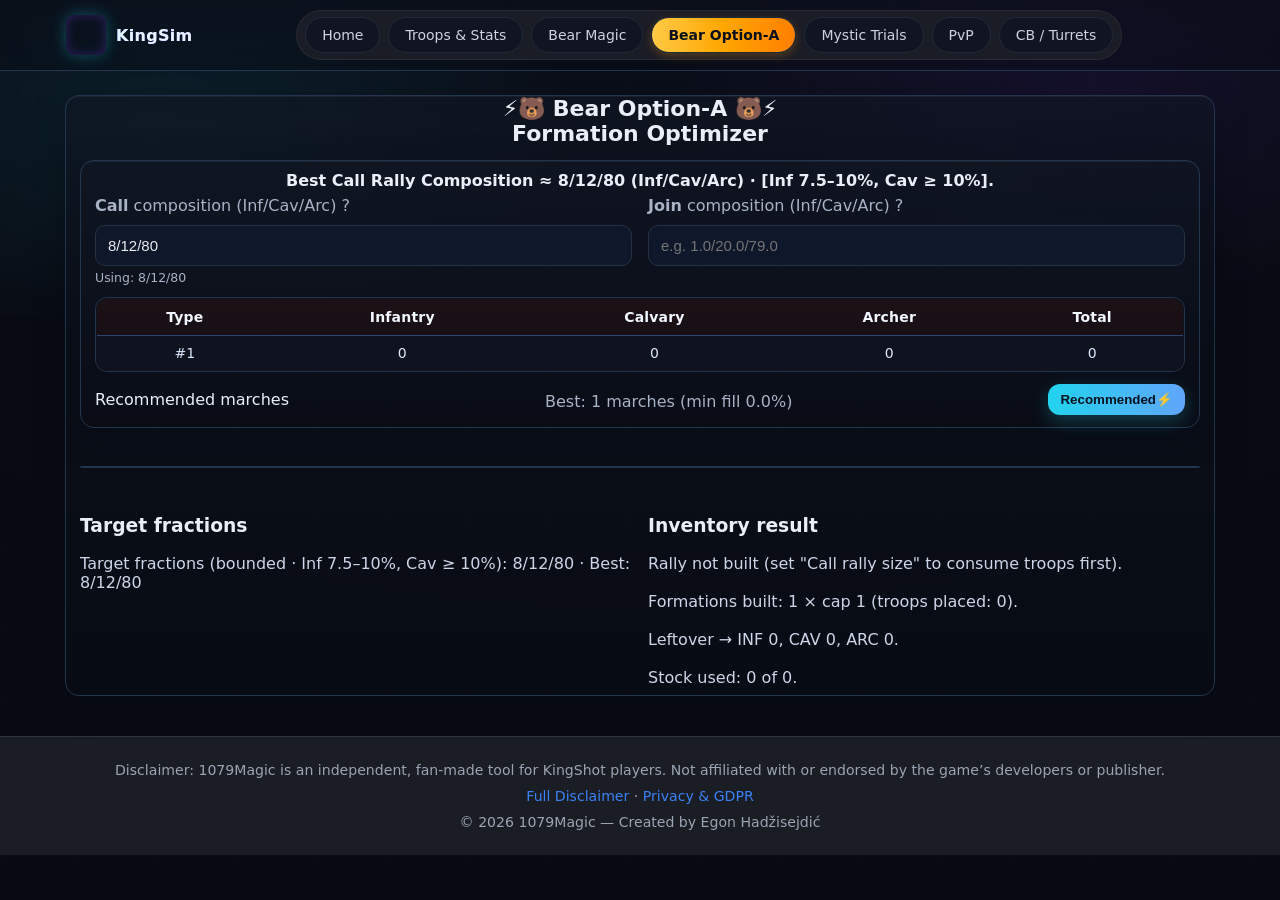
==== optiona.html @ 732d382e "Add files via upload" ====
<!DOCTYPE html>
<html lang="en">
<head>
  <meta charset="utf-8" />
  <title>Bear Option‑A • KingSim</title>
  <meta name="viewport" content="width=device-width, initial-scale=1" />

  <!-- Base then Theme (order matters) -->
  <link rel="stylesheet" href="assets/styles.css" />
  <link rel="stylesheet" href="assets/theme-all.css" />
  <link rel="stylesheet" href="assets/mobile-all.css" />
  <link rel="stylesheet" href="assets/anim-all.css" />


  <!-- Plotly (needed by app2.js) -->
  <script src="https://cdn.plot.ly/plotly-2.32.0.min.js"></script>

  <!-- Offline shim for file:// tiers.json -->
  <script src="assets/fetch-shim.js"></script>

  <!-- Page‑scoped CSS for Bear Option‑A -->
  <style>
    /* ===== Bear Option‑A page-scoped rules (match Magic styling) ===== */
    body.optiona-page { background: var(--bg); color: var(--ink); }

    .container {     
      margin-left: auto !important;
      margin-right: auto !important;
      padding-left: 16px !important;
      padding-right: 16px !important; 
    }
    .panel { margin-bottom: 16px; }
    .panel.panel-glass { max-width: 1150px; margin: 24px auto; padding: 0 14px; }

    .h2 { font-size: 22px; font-weight: 800; margin: 0 0 8px; }
    .muted { color: var(--muted); }

    /* --- Brighter glass tables (like Magic) --- */
    #optTableWrap table {
      width: 100%;
      border-collapse: collapse;
      border: 1px solid #2b4670;
      border-radius: 12px;
      overflow: hidden;
      table-layout: auto;  /* desktop: natural column sizing */
    }
    #optTableWrap thead th{
      text-align: center;
      padding: 10px;
      color: #f1f6ff;
      background: linear-gradient(180deg, rgba(35, 16, 16, 0.66), rgba(30, 12, 12, 0.55)); /* brighter */
      border-bottom: 1px solid #2b4670;
      font-weight: 600;
      font-size: 14px;
      letter-spacing: .2px;
    }
    #optTableWrap tbody td{
      padding: 9px 10px;
      color: #dbe6fb;
      border-bottom: 1px solid #2b4670;
      font-size: 14px;
    }
    #optTableWrap tbody tr:last-child td{ border-bottom: 0; }

    /* wrapper for the whole Option‑A visible area */
    .oa-flow { display: grid; gap: 14px; }

    /* desktop layout: table first, then readouts side-by-side */
    .oa-grid-2 { display: grid; grid-template-columns: 1fr 1fr; gap: 16px; }
    @media (max-width: 980px){ .oa-grid-2 { grid-template-columns: 1fr; } }

    /* MOBILE FIT: force the table to truly fit, reduce font slightly */
    @media (max-width: 640px){
      body.optiona-page .panel.panel-glass{ padding: 12px; }
      body.optiona-page #optTableWrap table{
        table-layout: fixed;     /* equalize columns so it fits 100% width */
        width: 100% !important;
      }
      body.optiona-page #optTableWrap th,
      body.optiona-page #optTableWrap td{
        padding: 6px 8px !important;
        font-size: 12px !important;
        word-wrap: break-word;
      }
    }

    /* REORDER on mobile: put fractions/inventory note UNDER the table */
    /* We’ll use three blocks: .oa-top (optional headline note), .oa-table, .oa-bottom (fractions/inventory/best) */
    @media (min-width: 981px){
      .oa-top    { order: 1; }
      .oa-table  { order: 2; }
      .oa-bottom { order: 3; }
    }
    @media (max-width: 640px){
      .oa-table  { order: 1; }
      .oa-bottom { order: 2; } /* fractions/inventory under the table */
      .oa-top    { order: 3; } /* any extra note ends last on mobile */
    }

    /* Optional: small emphasis lines in readouts */
    .oa-subtle{ color:#cdd6e8; }
  </style>
</head>
<body class="optiona-page fx-preload">

  <!-- NAV -->
  <div class="nav">
    <div class="nav-inner">
      <a class="brand" href="index.html"><span class="brand-badge"></span>KingSim</a>
      <div class="nav-links">
        <a href="index.html">Home</a>
        <a href="troops.html">Troops &amp; Stats</a>
        <a href="magic.html">Bear Magic</a>
        <a href="optiona.html" data-tab="optiona"onclick="window.runBearOption‑A && window.runBearOptionA();">Bear Option‑A</a>
        <a href="mystic.html">Mystic Trials</a>
        <a href="pvp.html">PvP</a>
        <a href="cb.html">CB / Turrets</a>
      </div>
      <!-- mobile-only CTA cluster; hidden on desktop by your theme CSS -->
      <div class="nav-ctas">
        <a class="btn-primary--compact" href="troops.html">Add Troops</a>
        <!-- .nav-toggle is injected by theme-all.js on mobile -->
      </div>
    </div>
  </div>

    <section class="panel panel-glass fx-enter">
        <h2 class="h2" style="text-align: center;">⚡🐻 Bear Option‑A 🐻⚡<br>Formation Optimizer</h2>
        <section class="sub-panel-optiona panel panel-glass fx-enter" style="margin-top:14px;">
          <strong>
            <div id="bestReadout" class="muted1" style="margin-top:10px; text-align:center; text-decoration:solid;"></div>
          </strong>

          <!-- Composition Override Grid -->
          <div class="comp-override-grid" style="margin-bottom:12px; display:grid; gap:16px; grid-template-columns:1fr 1fr;">
            
            <div>
              <label>
                <strong>Call</strong> composition (Inf/Cav/Arc)
                <span class="tooltip-icon" data-tooltip="Auto‑filled from engine. Edit to override (e.g. 8/12/80). 1‑decimal required.">?</span>
              </label>
              <input id="compInput" type="text" placeholder="e.g. 8.0/12.0/80.0" style="margin-top:4px;">
              <div id="compHint" class="muted" style="margin-top:4px; font-size:0.78rem;"></div>
            </div>

            <div>
              <label>
                <strong>Join</strong> composition (Inf/Cav/Arc)
                <span class="tooltip-icon" data-tooltip="Auto‑filled from Join formation. Edit to override (e.g. 1/20/79).">?</span>
              </label>
              <input id="compInputJoin" type="text" placeholder="e.g. 1.0/20.0/79.0" style="margin-top:4px;">
              <div id="compHintJoin" class="muted" style="margin-top:4px; font-size:0.78rem;"></div>
            </div>

          </div>

          <!-- Main Option-A Table -->
          <div id="optTableWrap" class="table-glass" style="margin-top:0;"></div>

          <!-- Recommended Section -->
            <div style="display:flex; justify-content:space-between; align-items:center; margin-top:12px; margin-bottom:12px; flex-wrap:wrap; gap:12px;">
                <div style="font-weight:500;">Recommended marches</div>
                <div id="opt_recommendedDisplay" class="muted" style="margin-top:4px;">…</div>
                <button id="opt_btnUseRecommended" class="inline-btn btn-optiona btn-primary--compact" style="white-space:nowrap;">Recommended⚡</button>
            </div>

        </section>
        <span id="boa_status" class="muted">Loading…</span>

      <!-- Hidden host (unchanged) -->
      <div id="boa_hidden_host" style="display:none">
        <!-- … keep your existing hidden inputs/selects here … -->
        <input id="inf_atk" value="481.6" /><div id="err_inf_atk"></div>
        <input id="inf_let" value="284.4" /><div id="err_inf_let"></div>
        <input id="cav_atk" value="501.3" /><div id="err_cav_atk"></div>
        <input id="cav_let" value="325.4" /><div id="err_cav_let"></div>
        <input id="arc_atk" value="509.9" /><div id="err_arc_atk"></div>
        <input id="arc_let" value="479.7" /><div id="err_arc_let"></div>
        <select id="troopTier">
          <option value="T6">T6</option><option value="T9">T9</option><option value="T10">T10</option>
          <option value="T10.TG1" selected>T10.TG1</option><option value="T10.TG2">T10.TG2</option>
          <option value="T10.TG3">T10.TG3</option><option value="T10.TG4">T10.TG4</option><option value="T10.TG5">T10.TG5</option>
        </select>
        <div id="err_troopTier"></div>

        <input id="compInput" value="" /><div id="compHint"></div>
        <input id="compInputJoin" value="" /><div id="compHintJoin"></div>

        <div id="validationSummary"></div>
        <ul id="validationList"></ul>
        <div id="boa_auto_hidden_stash"></div>
      </div>

      <!-- ===== VISIBLE AREA (Option‑A) ===== -->
      <div class="oa-flow">

        <!-- (optional) top note – keep empty or use for future hints -->
        <div class="oa-top"></div>

        <!-- Table area -->
        <div class="oa-table">
          <div id="optTableWrap" class="table-glass"></div>
        </div>

        <!-- Fractions + Inventory (move under table on mobile) -->
        <div class="oa-bottom">
          <div class="oa-grid-2" style="margin-top:14px">
            <div>
              <h3>Target fractions</h3>
              <div id="opt_fractionReadout" class="oa-subtle" style="margin-top:6px"></div>
            </div>
            <div>
              <h3>Inventory result</h3>
              <div id="opt_inventoryReadout" class="oa-subtle" style="white-space:pre-line; margin-top:6px"></div>
            </div>
          </div>

          <!-- Keep present for engines that reference it near the plot -->
          <div id="bestReadout2" class="muted" style="margin-top:8px"></div>
        </div>
      </div>
      <!-- ===== end VISIBLE AREA ===== -->

      <!-- Keep Plotly div “present” but invisible (no display:none) -->
      <div id="ternaryPlot" style="width:100%; height:1px; opacity:0; overflow:hidden; pointer-events:none;"></div>

    </section>


  <!-- Engine + state loader -->
  <script src="app2.js"></script>
  <script src="assets/state-sync.js"></script>

  <!-- Autorun (unchanged) -->
  <script>
    (function(){
      'use strict';
      const INPUT_IDS = ['inf_atk','inf_let','cav_atk','cav_let','arc_atk','arc_let','troopTier','compInput','compInputJoin'];
      const VALIDATION_IDS = ['validationSummary','validationList','err_inf_atk','err_inf_let','err_cav_atk','err_cav_let','err_arc_atk','err_arc_let','err_troopTier'];
      const VISIBLE_IDS = ['optTableWrap','opt_fractionReadout','opt_inventoryReadout','ternaryPlot','bestReadout2'];

      function ensureHosts(){
        let host = document.getElementById('boa_hidden_host');
        if (!host){ host = document.createElement('div'); host.id='boa_hidden_host'; host.style.display='none'; document.body.appendChild(host); }
        let stash = document.getElementById('boa_auto_hidden_stash');
        if (!stash){ stash = document.createElement('div'); stash.id='boa_auto_hidden_stash'; stash.style.display='none'; host.appendChild(stash); }
        return { stash };
      }
      function createHiddenInput(id){ const el=document.createElement('input'); el.id=id; el.type='text'; el.style.display='none'; return el; }
      function createVisibleContainer(id){ const d=document.createElement('div'); d.id=id; return d; }

      (function installSelfHealingGetEl(){
        const orig = document.getElementById.bind(document);
        const { stash } = ensureHosts();
        document.getElementById = function(id){
          let el = orig(id);
          if (!el){
            if (VISIBLE_IDS.includes(id)){
              el = createVisibleContainer(id);
              (document.querySelector('.container .panel') || document.body).appendChild(el);
            }else{
              if (id === 'troopTier'){
                const sel = document.createElement('select'); sel.id=id; sel.style.display='none';
                ['T6','T9','T10','T10.TG1','T10.TG2','T10.TG3','T10.TG4','T10.TG5'].forEach(v=>{
                  const o=document.createElement('option'); o.value=v; o.textContent=v; if(v==='T10.TG1') o.selected=true; sel.appendChild(o);
                });
                el = sel;
              }else{
                el = createHiddenInput(id);
              }
              stash.appendChild(el);
            }
          }
          return el;
        };
      })();

      function run(){
        const s = document.getElementById('boa_status');
        try{
          const { stash } = ensureHosts();
          [...INPUT_IDS, ...VALIDATION_IDS].forEach(id=>{ if (!document.getElementById(id)) stash.appendChild(createHiddenInput(id)); });
          VISIBLE_IDS.forEach(id=>{
            if (!document.getElementById(id)){
              (document.querySelector('.container .panel') || document.body).appendChild(createVisibleContainer(id));
            }
          });

          // load state & compute
          window.KingState && typeof KingState.load === 'function' && KingState.load();
          window.OptionA && typeof OptionA.init === 'function' && OptionA.init();
          window.OptionA && typeof OptionA.computeAll === 'function' && OptionA.computeAll();

          if (s){ s.textContent=''; s.className=''; }
        }catch(err){
          console.error('[Bear Option‑A] failed:', err);
          if (s){ s.textContent = 'Error: ' + (err?.message||err); s.style.color='#ef4444'; }
        }
      }

      if (document.readyState === 'loading') document.addEventListener('DOMContentLoaded', run);
      else run();
      window.runBearOptionA = run;
    })();
  </script>
  <!-- FOOTER AUTO-INSERT -->
  <script src="assets/footer.js"></script>

  <!-- GLOBAL JS -->
  <script src="assets/theme-all.js"></script>
  <script src="assets/anim-all.js"></script>
  <script src="assets/mobile-all.js"></script>
  <script src="assets/state-sync.js"></script>

  <!-- PAGE-SPECIFIC JS -->
  <script src="assets/optiona.js"></script>
</body>
</html>
---- assets/styles.css ----
:root{
  --bg:#0b0e15;
  --panel:#121826cc;
  --text:#e8eaed;
  --muted:#a8b3c7;
  --accent:#22d3ee;
  --accent2:#7c3aed;
  --border:#243244;
  --ok:#10b981;
  --danger:#ef4444;

  /* form controls */
  --field-bg:#0f172a;
  --field-bd:#243244;
  --field-bd-focus:#2f435c;
}

*{ box-sizing:border-box }

html,body{ height:100% }
body{
  margin:0;
  font-family: ui-sans-serif,system-ui,-apple-system,Segoe UI,Roboto,Helvetica,Arial;
  color:var(--text);
  background:
   radial-gradient(1200px 600px at 15% -10%, #111b2a 0%, transparent 60%),
   radial-gradient(900px 500px at 110% 10%, #0d0b1a 0%, transparent 60%),
   linear-gradient(180deg, #070910 0%, #0b0e15 100%);
  overflow-x:hidden;
}

a{ color: var(--accent); text-decoration:none }
a:hover{ filter:brightness(1.08) }

.nav{ position: sticky; top:0; z-index:50; backdrop-filter: blur(8px);
  background: linear-gradient(180deg,#0f1420cc,#0b0e15cc); border-bottom:1px solid #1e2a3b; }
.nav-inner{ max-width:1260px; margin:auto; padding:12px 16px; display:flex; align-items:center; gap:16px }
.brand{ display:flex; align-items:center; gap:12px; font-weight:800; letter-spacing:.3px;
  background: linear-gradient(90deg, #22d3ee 0%, #7c3aed 100%); -webkit-background-clip: text; background-clip:text; color:transparent; }
.brand-badge{ width:34px; height:34px; border-radius:8px;
  background: radial-gradient(240% 140% at 10% 20%, #22d3ee, #7c3aed 60%, #0ea5e9);
  box-shadow: 0 0 16px #22d3ee55, inset 0 0 12px #7c3aed55; }
.nav-links{ display:flex; gap:12px; flex-wrap:wrap; }
.nav-links a{ color:#c8d0dd; padding:8px 12px; border-radius:8px; border:1px solid #1e2a3b; background:#0d1220aa; }
.nav-links a:hover{ border-color:#2d3c52; color:#ffffff }

.container{ max-width:1260px; margin:auto; padding:18px 16px 60px }
.panel{
  background: var(--panel);
  border:1px solid var(--border);
  border-radius:14px;
  box-shadow: 0 4px 40px rgba(34,211,238,.05), inset 0 1px 0 rgba(255,255,255,.04);
  padding:22px; margin-bottom:22px;
}

.h2{ font-size:1.35rem; margin:0 0 12px 0 }
.grid-2{ display:grid; grid-template-columns:1fr 1fr; gap:18px }
.grid-3{ display:grid; grid-template-columns:repeat(3, 1fr); gap:18px }
@media (max-width:880px){ .grid-2, .grid-3{ grid-template-columns:1fr } }

/* Pretty inputs across the site */
label{ display:block; color:var(--muted); margin:6px 0 6px }
input, select, textarea{
  width:100%; padding:11px 12px; border-radius:10px;
  border:1px solid var(--field-bd); background:var(--field-bg); color:var(--text);
  font-size:15px; outline:none; transition: border-color .15s, box-shadow .15s, background .15s;
}
input:focus, select:focus, textarea:focus{
  border-color:var(--field-bd-focus);
  box-shadow: 0 0 0 3px rgba(34,211,238,.12);
  background: #111b2f;
}

.btn{ padding:10px 14px; border-radius:10px; border:1px solid #2a3750; background:#0f172a; color:#c7d0df; cursor:pointer }
.btn:hover{ border-color:#334764; color:#e5ecf7 }
.btn-ok{ background:linear-gradient(90deg,#059669,#10b981); border:0; color:white }
.btn-ok:hover{ filter:brightness(1.05) }

/* Simple table */
table{ width:100%; border-collapse:collapse; background:#0f1320; border:1px solid #223046; border-radius:10px; overflow:hidden }
th,td{ padding:10px 12px; border-bottom:1px solid #223046; text-align:center }
th:first-child, td:first-child{ text-align:center }
tr:last-child td{ border-bottom:0 }

/* Hide Option‑A plot (functionality stays) when present */
#ternaryPlot{ display:none !important; }

/* Small success/info badges */
.badge-done{ color:#10b981; font-weight:700 }
.badge-info{ color:#93c5fd; font-weight:700 }

/* ==========================================
   LEGACY NEUTRALIZER for hero (final override)
   - prevents floats/widths/positions from older CSS
   ========================================== */
@media (min-width: 1100px){
  /* kill legacy floats/positions that can shove things around */
  .scene-hero .hero-left,
  .scene-hero .hero-center,
  .scene-hero .hero-right,
  .scene-hero .headline,
  .scene-hero .stats,
  .scene-hero .glass-slab{
    float: none !important;
    position: static !important;
    max-width: none !important;
    margin-left: 0 !important;
    margin-right: 0 !important;
  }

  /* if an old flex rule centered the middle area, neutralize it */
  .scene-hero .hero-center{ display: block !important; }

  /* make sure the hero grid itself controls spacing */
  .scene-hero .hero-grid{
    margin: 0 auto !important;
    padding: 0 16px !important;   /* keep your 1180 rail gutters */
    max-width: 1180px !important;
    box-sizing: border-box !important;
  }
}


/* =========================================================
   Header neutralizer (prevents legacy layout from interfering)
   ========================================================= */

/* Prevent old floats/inline or margins changing header controls */
.nav .nav-inner .nav-ctas,
.nav .nav-inner .nav-ctas a.btn-primary--compact,
.nav .nav-toggle{
  float: none !important;
  position: static !important;
  margin: 0 !important;
}

/* Header neutralizer: prevent legacy floats/margins from fighting the cluster */
.nav .nav-inner .nav-ctas,
.nav .nav-inner .nav-ctas a.btn-primary--compact,
.nav .nav-inner .nav-ctas .nav-toggle{
  float:none !important;
  position:static !important;
  margin:0 !important;
}

/* Stop legacy Troops header rules from centering the cluster */
@media (max-width:640px){
  .nav .nav-inner{ justify-content: flex-start !important; }
  .nav .nav-ctas{ margin-left: auto !important; }
}
---- assets/theme-all.css ----
/* ===== KINGSim Shared Theme (all pages) ===== */
:root{
  --bg:#0b0f1a;
  --ink:#e9eef7;
  --muted:#a9b3c6;
  --line:#223148;
  --silver-top:#f1f3f6; --silver-mid:#a6a9af; --silver-bot:#5f636a;
  --gold-top:#ffcb47; --gold-mid:#ffa600; --gold-bot:#ff7e00;
}

/* Background layers – darkened by ~20% */
.bg{ position:fixed; inset:0; z-index:-3; pointer-events:none }
.bg.bg-image{
  background-image:url("https://png.pngtree.com/thumb_back/fw800/background/20250916/pngtree-futuristic-ai-technology-background-with-machine-learning-visualization-and-robotic-design-image_19364985.webp");
  background-size:cover; background-position:center;
  filter: brightness(0.65) saturate(1.05) contrast(1.03);
  opacity:.50;
  mix-blend-mode: normal;
}

/* Metallic headings */
.silver{
  background: linear-gradient(to bottom,var(--silver-top),var(--silver-mid),var(--silver-bot));
  -webkit-background-clip:text; background-clip:text; color:transparent;
}
.gold{
  background: linear-gradient(to bottom,var(--gold-top),var(--gold-mid),var(--gold-bot));
  -webkit-background-clip:text; background-clip:text; color:transparent;
}

/* Glass panel baseline */
.panel-glass{
  background: linear-gradient(180deg, rgba(16,22,35,.64), rgba(9,12,20,.58));
  border:1px solid #23364d; border-radius:14px;
  box-shadow: 0 10px 34px rgba(4,10,18,.28), inset 0 1px 0 rgba(255,255,255,.05);
}

/* NAV + pill links */
.nav{
  backdrop-filter: blur(10px) saturate(120%);
  background: linear-gradient(180deg, rgba(12,16,26,.55), rgba(9,12,20,.40));
  border-bottom:1px solid #23364d;
}
.nav .nav-inner{ max-width:1180px; margin:auto; padding:10px 16px; display:flex; align-items:center; gap:16px }
.nav .brand{ display:flex; align-items:center; gap:10px; font-weight:800; color:#e6f2ff; text-decoration:none }
.nav .brand-badge{ 
  width:40px; 
  height:40px; 
  border-radius:8px; 
  background: url("C:\\Users\\hadzisejdice\\Downloads\\1079future-main\\signiture.jpg") center/cover no-repeat;
  box-shadow: radial-gradient(160% 140% at 20% 20%, #22d3ee, #7c3aed 60%, #60a5fa) 
}
.nav .nav-links{
  background:#1a1c26;
  border:1px solid rgba(255,255,255,.06);
  border-radius:40px;
  padding:6px 8px;
  display:flex; gap:6px; flex-wrap:wrap;
}
.nav .nav-links a{
  padding:9px 18px; border-radius:28px; font-size:14px; color:#cdd3df; text-decoration:none;
  transition: color .12s ease, background-color .12s ease, border-color .12s ease, box-shadow .12s ease;
  position:relative; overflow:hidden;
}
.nav .nav-links a:hover{ color:#fff }
.nav .nav-links a.is-active{
  background: linear-gradient(95deg,#ffcb47,#ffa600,#ff7e00);
  color:#0a0f1a; font-weight:800; box-shadow:0 3px 8px rgba(255,157,0,.25);
}

/* Buttons (instant hover) */
.btn-ok,.btn-primary{
  padding:8px 20px; border-radius:12px; border:0;
  background: linear-gradient(90deg,#22d3ee,#60a5fa); color:#05121f; font-weight:600; text-decoration:none;
  box-shadow:0 6px 18px rgba(34,211,238,.25);
  transition: filter .12s ease, box-shadow .12s ease;
  position:relative; overflow:hidden;
}
.btn,.btn-secondary,.btn-outline{
  padding:6px 20px; border-radius:12px; background:#0c1424cc; color:#dce8fb; text-decoration:none;
  border:1px solid #2a3f5a; transition: color .12s ease, border-color .12s ease, box-shadow .12s ease;
  position:relative; overflow:hidden;
}
.btn-primary:hover{ filter:brightness(1.15) }
.btn-secondary:hover,.btn-outline:hover{ border-color:#3b5f86; color:#fff }

/* Tables baseline */
.table-glass{
  background:linear-gradient(180deg, rgba(12,18,30,.35), rgba(10,16,28,.30));
  border:1px solid #23364d; border-radius:12px;
}

/* Ripple */
.ripple { position:absolute; border-radius:50%; transform:scale(0); background: rgba(255,255,255,.35); pointer-events:none; animation: ripple .6s ease-out forwards; mix-blend-mode: screen }
@keyframes ripple { to { transform: scale(12); opacity:0 } }

/* --- Site‑wide Background Layers --- */
.site-bg, .site-bg > span{
  position: fixed;
  inset: 0;
  z-index: -3;
  pointer-events: none;
}

/* Base image (global) */
.site-bg .bg-image{
  background-image:url("https://png.pngtree.com/thumb_back/fw800/background/20250916/pngtree-futuristic-ai-technology-background-with-machine-learning-visualization-and-robotic-design-image_19364985.webp");
  background-size: cover;
  background-position: center;
  filter: brightness(0.65) saturate(1.05) contrast(1.03);
  opacity: .50;
}

/* Aurora layer */
.site-bg .fx-aurora{
  mix-blend-mode: screen;
  background:
    radial-gradient(55vw 38vh at 12% 14%, rgba(34,211,238,.12), transparent 60%),
    radial-gradient(55vw 38vh at 86% 10%, rgba(124,58,237,.12), transparent 60%);
  animation: aurora 18s ease-in-out infinite alternate;
  z-index: -2;
}

/* Fine grid */
.site-bg .fx-grid{
  z-index:-1;
  background-image:
    linear-gradient(rgba(255,255,255,.035) 1px, transparent 1px),
    linear-gradient(90deg, rgba(255,255,255,.035) 1px, transparent 1px);
  background-size: 78px 78px, 78px 78px;
  opacity: .28;
}

/* Soft vignette */
.site-bg .fx-vignette{
  z-index:-1;
  background: radial-gradient(1200px 640px at 50% 8%, rgba(0,0,0,.00), rgba(0,0,0,.22) 55%, rgba(0,0,0,.30) 100%);
}

@media (prefers-reduced-motion: reduce){
  .site-bg .fx-aurora{ animation:none !important; }
}
@keyframes aurora{ 0%{transform:translateY(0)} 100%{transform:translateY(-2vh)} }

/* ===== Adaptive nav (toggle on the right) ===== */
.nav{ z-index:100; }

.nav-toggle{
  display:none; align-items:center; justify-content:center; gap:6px;
  height:38px; padding:0 10px; margin-left:8px;
  border-radius:10px; border:1px solid #2a3f5a; background:#0c1424cc; color:#dce8fb;
}

/* Phones show toggle */
@media (max-width:640px){ .nav-toggle{ display:inline-flex; } }

/* Desktop: inline pills */
@media (min-width: 641px){
  .nav .nav-links{
    display:flex; gap:8px; flex-wrap:wrap; align-items:center; justify-content: center;
    background:#1a1c26; border:1px solid rgba(255,255,255,.06);
    border-radius:40px; padding:6px 8px; margin:0 auto;
  }
  .nav .nav-links a{ padding:9px 16px; border-radius:28px; font-size:14px; }
  .nav-toggle{ margin-left:auto }
}

/* Phones: popover nav */
@media (max-width: 640px){
  .nav .nav-links{
    position:absolute;
    left:12px; right:12px;
    top: calc((var(--navH, 56px)) + 6px);
    display:grid; grid-template-columns: repeat(auto-fit, minmax(120px, 1fr));
    gap:8px; padding:10px;
    border-radius:16px;
    background: linear-gradient(180deg, rgba(16,22,35,.90), rgba(9,12,20,.90));
    border:1px solid #23364d;
    box-shadow: 0 18px 50px rgba(0,0,0,.35), 0 2px 0 rgba(255,255,255,.06) inset;
    backdrop-filter: blur(12px) saturate(120%);
    max-height: 52vh;
    overflow-y:auto;
    transform: scale(.98) translateY(-4px);
    opacity:0; pointer-events:none; visibility:hidden;
    transition: transform .16s ease, opacity .16s ease, visibility .16s linear;
  }
  .nav .nav-links.is-open{
    transform: scale(1) translateY(0);
    opacity:1; pointer-events:auto; visibility:visible;
  }
  .nav .nav-links a{ padding:10px 12px; border-radius:24px; font-size:14px; text-align:center; }
  body.nav-open .site-bg{ filter:brightness(.92); }
}

/* Narrow devices */
@media (max-width:360px){
  .nav .nav-links{ grid-template-columns:1fr 1fr; }
  .nav .nav-links a{ font-size:13px; padding:9px 10px; }
}

/* First‑load pulse for menu toggle */
body.fx-ready:not(.nav-seen) .nav-toggle{
  box-shadow: 0 0 0 0 rgba(255,165,0,.35);
  animation: pulseGlow 1.8s ease-out 2;
}
@keyframes pulseGlow{
  0%{ box-shadow:0 0 0 0 rgba(255,165,0,.35) }
  70%{ box-shadow:0 0 0 12px rgba(255,165,0,0) }
  100%{ box-shadow:0 0 0 0 rgba(255,165,0,0) }
}

/* Header layout */
.nav .nav-inner{ display:flex; align-items:center; gap:12px; }
@media (min-width:641px){
  .nav .nav-links{ margin:0 auto; }
  .nav-toggle{ margin-left:auto; position:static; transform:none; }
}

/* Phones: toggle positioned absolutely */
.nav{ position:relative }
@media (max-width: 640px){
  .nav-toggle{
    position:absolute; right:12px; top:50%; transform:translateY(-50%);
    margin:0 !important; z-index:2;
  }
  .nav .brand{ padding-right:2px; }
  .nav .nav-links{ margin:0 auto; }
}

/* Desktop: centered pills */
@media (min-width:641px){
  .nav .nav-inner{ display:flex; align-items:center; gap:12px; }
  .nav .nav-links{ margin:0 auto; }
  .nav-toggle{ margin-left:auto; position:static; transform:none; }
}

/* Header CTA compact */
.btn-primary--compact{
  background: linear-gradient(90deg,#22d3ee,#60a5fa);
  color:#05121f;
  border:0;
  font-weight:600;
  padding:8px 12px;
  border-radius:12px;
  box-shadow:0 6px 18px rgba(34,211,238,.25);
  display:inline-block;
  width:auto;
  transition: filter .12s ease, box-shadow .12s ease, transform .12s ease;
}
.btn-primary--compact:hover{ filter:brightness(1.05); transform:translateY(-1px); }
.btn-primary--compact:active{ transform:translateY(0); }

/* CTA alignment */
.nav .nav-inner .nav-ctas,
.nav .nav-inner .nav-ctas a.btn-primary--compact,
.nav .nav-inner .nav-ctas .nav-toggle{
  height:38px; line-height:38px; display:inline-flex; align-items:center; justify-content:center;
  padding:0 12px; border-radius:10px; font-size:14px; font-weight:800; box-sizing:border-box; margin:0;
}
.nav .nav-inner .nav-ctas .nav-toggle svg{
  width:18px; height:18px; flex:0 0 18px; margin-right:6px;
}
.nav .nav-inner .nav-ctas .nav-toggle .label{ font-size:14px; line-height:1; }
.nav .nav-inner .nav-ctas a.btn-primary--compact + .nav-toggle,
.nav .nav-inner .nav-toggle + a.btn-primary--compact{
  margin-left:8px;
}

/* Optional equal width */
.nav .nav-inner .nav-ctas a.btn-primary--compact,
.nav .nav-inner .nav-ctas .nav-toggle{
  min-width:112px;
}

/* Mobile : show cluster */
@media (max-width:640px){
  .nav .nav-inner .nav-ctas{
    display:flex !important;
    align-items:center !important;
    gap:8px !important;
    margin-left:auto !important;
  }
}
@media (min-width:641px){
  .nav .nav-inner .nav-ctas{ display:none !important; }
  .nav .nav-toggle{ display:none !important; }
}

/* Cleanup legacy floats */
.nav .nav-inner .nav-ctas,
.nav .nav-inner .nav-ctas a.btn-primary--compact,
.nav .nav-inner .nav-ctas .nav-toggle{
  float:none !important; position:static !important; margin:0 !important;
}

/* === FINAL mobile overrides === */
@media (max-width:640px){
  .nav-toggle{
    position:static !important; right:auto !important; top:auto !important; transform:none !important;
  }
  .nav .nav-inner{ justify-content:flex-start !important; padding-inline:12px !important; }
  .nav .nav-links{ flex:1 1 auto !important; min-width:0 !important; }
}

/* Desktop hide cluster */
@media (min-width:641px){
  .nav .nav-inner .nav-ctas{ display:none !important; }
  .nav .nav-toggle{ display:none !important; }
}

/* Defensive scroll guards */
html, body{ overflow-x:hidden; }
.panel.panel-glass, .feature-strip, .feature.card{ box-sizing:border-box; }

/* ===== FINAL PATCH: Mobile Menu Position Fix ===== */
@media (max-width: 640px){

  /* Reset ALL broken legacy rules */
  .nav-toggle {
    position: static !important;
    right: 0 !important;
    left: auto !important;
    top: auto !important;
    transform: none !important;
    margin: 0 !important;
  }

  .nav .nav-inner {
    display: flex !important;
    align-items: center !important;
    justify-content: space-between !important;
    padding: 8px 12px !important;
  }

  /* Brand on left, pills hidden, cluster on right */
  .nav .brand { flex: 0 0 auto !important; }

  /* Force nav-ctas to right side */
  .nav .nav-ctas {
    display: flex !important;
    flex-direction: row !important;
    align-items: center !important;
    gap: 8px !important;
    margin-left: auto !important;
    margin-right: 0 !important;
    flex-shrink: 0 !important;
    order: 2 !important;
  }

  /* Pills row stays centered logically but collapses on mobile */
  .nav .nav-links {
    flex: 1 1 auto !important;
    min-width: 0;
    order: 1 !important;
  }
}

/* Desktop/tablet: hide Add Troops/cluster */
@media (min-width: 641px){
  .nav .nav-ctas {
    display: none !important;
  }
}

/* Scroll Button */
.scroll-helper {
  position: fixed;
  right: 28px;
  bottom: 28px;
  padding: 12px 18px;
  background: rgba(0,0,0,0.65);
  color: #7dd3fc;
  border: 1px solid #234;
  border-radius: 10px;
  font-size: 18px;
  z-index: 9999;
  cursor: pointer;
  user-select: none;
  transition: background .25s ease, color .25s ease, transform .2s ease;
}

.scroll-helper:hover {
  background: rgba(0,0,0,0.85);
  color: #a5f3fc;
  transform: translateY(-2px);
}

.scroll-helper .scroll-arrows {
  display: block;
  font-size: 26px;
  text-align: center;
  line-height: 20px;
  margin-top: 3px;
}

/* Remove old scroll-hint system if present */
.scroll-hint,
.scroll-hint.is-up,
.scroll-hint .arrow {
  display: none !important;
}

.page-optiona .container {
    max-width: 1180px !important;
    margin: 0 auto !important;
    padding: 0 16px !important;
}


.container {
    max-width: 1180px !important;
    margin-left: auto !important;
    margin-right: auto !important;
    padding-left: 16px !important;
    padding-right: 16px !important;
}
---- assets/mobile-all.css ----
/* assets/mobile-all.css — mobile-first compaction & usability tweaks */

/* Base: small screens first (applies up to 820px) */
@media (max-width: 820px){
  /* Body baseline */
  :root{
    --padX: 12px;
    --gapS: 10px;
    --gapM: 12px;
    --fieldH: 38px;
    --radius: 10px;
  }
  body{ background: var(--bg); color: var(--ink); scroll-behavior:smooth; }

  /* Container & panels */
  .container{ max-width: 100%; padding: 0 var(--padX); margin: 18px auto; }
  .panel{ margin-bottom: var(--gapM); }
  .panel.panel-glass{ padding: 12px; border-radius: var(--radius); }

  /* Headings & text */
  .h2{ font-size: 18px; margin: 0 0 6px; }
  h3{ font-size: 16px; margin: 4px 0 6px; }
  h4{ font-size: 14px; margin: 4px 0; }
  .muted{ font-size: 13px; }

  /* Nav: sticky, scrollable pills, compact gap */
  .nav{ position: sticky; top: 0; z-index: 100; }
  .nav .nav-inner{ padding: 8px var(--padX); gap: 10px; }
  .brand-badge{ width: 24px; height: 24px; border-radius: 7px; }
  .nav .nav-links{
    overflow-x: auto; white-space: nowrap;
    scrollbar-width: thin; gap: 6px; padding: 4px 6px;
    scroll-snap-type: x proximity;
    /* fade edges hint */
    -webkit-mask-image: linear-gradient(90deg, transparent 0, #000 12px, #000 calc(100% - 12px), transparent 100%);
    mask-image: linear-gradient(90deg, transparent 0, #000 12px, #000 calc(100% - 12px), transparent 100%);
  }
  .nav .nav-links a{
    padding: 8px 12px; font-size: 13px; border-radius: 24px; scroll-snap-align:start;
  }

  /* Grids collapse & tighter gaps */
  .grid-2{ display:grid; grid-template-columns: 1fr; gap: var(--gapM); }
  .grid-3{ display:grid; grid-template-columns: 1fr; gap: var(--gapS); }

  /* Inputs & selects */
  label{ display:block; margin: 6px 0 4px; font-size: 13px; color:#cdd6e8; }
  input[type="number"], input[type="text"], select, textarea{
    width: 100%; min-height: var(--fieldH);
    padding: 8px 10px; font-size: 14px; border-radius: var(--radius);
    border: 1px solid #2a3f5a; background:#0c1424cc; color:#e9eef7;
  }
  input:focus, select:focus, textarea:focus{
    border-color:#3b5f86; box-shadow:0 0 0 3px rgba(59,95,134,.25);
  }

  /* Buttons (compact, immediate hover) */
  .btn, .btn-ok, .btn-primary, .btn-secondary, .btn-outline, .btn-pill{
    min-height: var(--fieldH); padding: 8px 12px; font-size: 14px; border-radius: var(--radius);
    transition: transform .12s ease, filter .12s ease, box-shadow .12s ease, color .12s ease, border-color .12s ease !important;
  }
  .btn:hover, .btn-ok:hover, .btn-primary:hover, .btn-secondary:hover, .btn-outline:hover, .btn-pill:hover{ transform: translateY(-1px); }
  .btn:active, .btn-ok:active, .btn-primary:active, .btn-secondary:active, .btn-outline:active, .btn-pill:active{ transform: translateY(0); filter: brightness(.98); }

  /* Import / Dropzone cards stack nicely */
  .dropzone{
    flex-direction: column; align-items: flex-start; gap: 8px;
    padding: 10px; border-radius: var(--radius);
  }
  .dz-hint{ font-size: 12px; }

  /* Table responsiveness: wrap & sticky header */
  .table-scroll{
    overflow-x: auto; -webkit-overflow-scrolling: touch; text-align: center;
    padding-bottom: 6px; margin: 6px -2px 0 0;
  }
  .table-scroll::-webkit-scrollbar{ height: 6px; }
  .table-scroll::-webkit-scrollbar-thumb{ background: rgba(180,200,230,.25); border-radius: 999px; }
  table{ min-width: 112px; } /* keep columns readable; wrapper will scroll */
  thead th{
    position: sticky; top: calc(var(--navH, 56px) + 6px);
    background: rgba(12,16,26,.8); backdrop-filter: blur(4px);
    z-index: 1;
    top: 0 !important;
  }

  /* Background layers softer on mobile (perf) */
  .site-bg .bg-image{ filter: brightness(.82) saturate(1.02) contrast(1.02); opacity: .82; }
  .site-bg .fx-aurora{ animation-duration: 14s; }
}

/* Very narrow phones */
@media (max-width: 420px){
  .nav .brand{ font-size: 14px; }
  .nav .nav-links a{ padding: 7px 10px; font-size: 12px; }
  .h2{ font-size: 17px; }
  h3{ font-size: 15px; }
  input, select, textarea{ font-size: 12px; }
}

/* Helper: if a table is wrapped, ensure inner table takes full height context for sticky */
.table-scroll table{ display: table; width: 100%; }

/* ===== Troops mobile layout ===== */
@media (max-width:820px){
  /* 3 compact stat columns (Inf / Cav / Arc) on mid/large phones */
  .grid-3.grid-stats{ grid-template-columns: repeat(3, minmax(0,1fr)); gap:10px; }
  .grid-3.grid-stats input{ font-size:12px; padding:7px 9px; }
}
@media (max-width:480px){
  /* Very small devices: 2 columns to stay readable */
  .grid-3.grid-stats{ grid-template-columns: repeat(3, minmax(0,1fr)); }
}

/* Keep two columns for amounts / formation on most phones */
@media (max-width:820px){
  .grid-2.grid-tro{ grid-template-columns: 1fr 1fr; gap:12px; }
}
@media (max-width:360px){
  .grid-2.grid-tro{ grid-template-columns: 1fr; }
}

/* ===== Magic + Option‑A tables compact ===== */
@media (max-width:820px){
  .table-scroll{ margin: 0px 0px 0px; padding: 10px 0px 0px; }
  .table-scroll table{ min-width: 120px; } /* was 640; tighter but readable */
  .table-scroll th, .table-scroll td{ padding: 6px 8px !important; font-size: 14px !important; text-align: center; }
  .table-scroll thead th{ position: sticky; top: calc(var(--navH,56px) + 6px); z-index: 1; top: 0 !important; }
}
@media (max-width:420px){
  .table-scroll table{ min-width: 120px; }
  .table-scroll th, .table-scroll td{ padding: 5px 7px !important; font-size: 14px !important; text-align: center;}
}
@media (max-width:820px){
  #opt_fractionReadout, #opt_inventoryReadout{ font-size: 12px; }
}

/* ===== Header CTA visibility (mobile only) ===== */
@media (max-width: 640px){
  /* Ensure the small CTA cluster is visible and placed at the right end */
  .nav .nav-inner .nav-ctas{
    display: flex !important;
    align-items: center;
    gap: 8px;
    margin-left: auto;
  }
}
@media (min-width: 641px){
  /* Hide Add Troops + Menu on desktop/tablet */
  .nav .nav-inner .nav-ctas{
    display: none !important;
  }
}

/* ===== Mobile: align Add Troops + Menu as identical buttons ===== */
@media (max-width: 640px){
  .nav .nav-inner .nav-ctas a.btn-primary--compact,
  .nav .nav-inner .nav-ctas .nav-toggle{
    height: var(--fieldH, 38px);
    min-width: 112px; /* make both the same width; adjust if needed */
    padding: 0 12px;
    display: inline-flex;
    align-items: center;
    justify-content: center;
    border-radius: var(--radius, 10px);
    font-size: 14px; font-weight: 800; line-height: 1;
    box-sizing: border-box; margin: 0;
  }
  .nav .nav-inner .nav-ctas .nav-toggle svg{
    width: 18px; height: 18px; flex: 0 0 18px; margin-right: 6px;
  }
  .nav .nav-inner .nav-ctas .nav-toggle .label{ font-size: 14px; line-height: 1; }
}

/* ===== header CTAs visible only on mobile ===== */
@media (max-width: 640px){
  /* make sure the cluster is visible on phones */
  .nav .nav-inner .nav-ctas{
    display: flex !important;
    align-items: center;
    gap: 8px;
    margin-left: auto;
  }
}
/* hard-hide on tablet/desktop no matter WHERE the toggle lives */
@media (min-width: 641px){
  .nav .nav-inner .nav-ctas{ display: none !important; }
  .nav .nav-toggle,
  .nav .nav-inner > .nav-toggle,
  header .nav-toggle,
  button.nav-toggle,
  [aria-controls="site-menu"].nav-toggle{
    display: none !important;
  }
}

/* mobile: align Add Troops + Menu identically */
@media (max-width: 640px){
  .nav .nav-inner .nav-ctas a.btn-primary--compact,
  .nav .nav-inner .nav-ctas .nav-toggle{
    height: var(--fieldH, 38px);
    min-width: 112px; /* remove if you prefer shrink-to-text */
    padding: 0 12px;
    display: inline-flex; align-items: center; justify-content: center;
    border-radius: var(--radius, 10px);
    font-size: 14px; font-weight: 800; line-height: 1;
    box-sizing: border-box; margin: 0;
  }
  .nav .nav-inner .nav-ctas .nav-toggle svg{
    width: 18px; height: 18px; flex: 0 0 18px; margin-right: 6px;
  }
  .nav .nav-inner .nav-ctas .nav-toggle .label{ font-size: 14px; line-height: 1; }
}
---- assets/anim-all.css ----
/* assets/anim-all.css — entrance + table + input animations (site-wide) */

/* Respect reduced-motion */
@media (prefers-reduced-motion: reduce){
  * { animation: none !important; transition: none !important; scroll-behavior: auto !important; }
}

/* Page entrance */
body.fx-preload { opacity: 0; }
body.fx-ready {
  opacity: 1;
  transition: opacity .35s ease;
}

/* Nav entrance */
.nav.fx-enter {
  transform: translateY(-10px);
  opacity: 0;
}
body.fx-ready .nav.fx-enter {
  transform: translateY(0);
  opacity: 1;
  transition: transform .35s ease, opacity .35s ease;
}

/* Panels: slide-up + fade-in */
.panel.fx-enter {
  transform: translateY(14px);
  opacity: 0;
}
body.fx-ready .panel.fx-enter {
  transform: translateY(0);
  opacity: 1;
  transition: transform .45s cubic-bezier(.2,.9,.2,1), opacity .45s ease;
}

/* Stagger helper (JS sets --i) */
.panel.fx-enter {
  transition-delay: calc(var(--i, 0) * 65ms);
}

/* Subtle glass shimmer (optional) */
.panel.fx-shine::after{
  content:"";
  position:absolute;
  inset:0;
  pointer-events:none;
  background: linear-gradient(105deg, transparent 0%, rgba(255,255,255,.06) 45%, transparent 80%);
  transform: translateX(-120%);
  animation: fx-sweep 2.2s ease-in-out 1;
  opacity: .0;
}
body.fx-ready .panel.fx-shine::after{
  opacity: .65;
}
@keyframes fx-sweep{
  0%   { transform: translateX(-120%); }
  60%  { transform: translateX(120%); }
  100% { transform: translateX(120%); }
}

/* Inputs: pop-in + focus neon */
input.fx-enter, select.fx-enter, textarea.fx-enter {
  transform: translateY(8px);
  opacity: 0;
}
body.fx-ready input.fx-enter,
body.fx-ready select.fx-enter,
body.fx-ready textarea.fx-enter {
  transform: translateY(0);
  opacity: 1;
  transition: transform .35s ease, opacity .35s ease;
  transition-delay: calc(var(--i, 0) * 25ms);
}

/* Better focus glow that matches the theme */
input:focus, select:focus, textarea:focus{
  box-shadow: 0 0 0 3px rgba(34,211,238,.18) !important;
  border-color: rgba(59,130,246,.65) !important;
}

/* Table animations (applies to dynamically created tables) */
table.fx-table {
  transform: translateY(10px);
  opacity: 0;
}
body.fx-ready table.fx-table{
  transform: translateY(0);
  opacity: 1;
  transition: transform .35s ease, opacity .35s ease;
}

/* Row stagger: JS adds --ri per row */
table.fx-table tbody tr{
  opacity: 0;
  transform: translateY(8px);
}
body.fx-ready table.fx-table tbody tr.fx-row-in{
  opacity: 1;
  transform: translateY(0);
  transition: transform .35s ease, opacity .35s ease;
  transition-delay: calc(var(--ri, 0) * 45ms);
}

/* Subtle highlight sweep across newly-rendered tables */
table.fx-table.fx-sheen::after{
  content:"";
  position:absolute;
  inset:0;
  pointer-events:none;
  background: linear-gradient(90deg, transparent 0%, rgba(34,211,238,.08) 45%, transparent 75%);
  transform: translateX(-120%);
  animation: fx-table-sheen 1.4s ease-out 1;
}
@keyframes fx-table-sheen{
  0% { transform: translateX(-120%); }
  100%{ transform: translateX(120%); }
}

/* Make sure table pseudo element positions correctly */
table.fx-table{ position: relative; overflow: hidden; border-radius: 12px; }

/* Buttons: instant hover + micro lift */
.btn, .btn-ok, .btn-primary, .btn-secondary, .btn-outline, .btn-pill, .nav .nav-links a{
  transition: transform .12s ease, filter .12s ease, box-shadow .12s ease, border-color .12s ease, color .12s ease !important;
}
.btn:hover, .btn-ok:hover, .btn-primary:hover, .btn-secondary:hover, .btn-outline:hover, .btn-pill:hover, .nav .nav-links a:hover{
  transform: translateY(-1px);
}

/* Click micro “press” */
.btn:active, .btn-ok:active, .btn-primary:active, .btn-secondary:active, .btn-outline:active, .btn-pill:active, .nav .nav-links a:active{
  transform: translateY(0);
  filter: brightness(0.98);
}
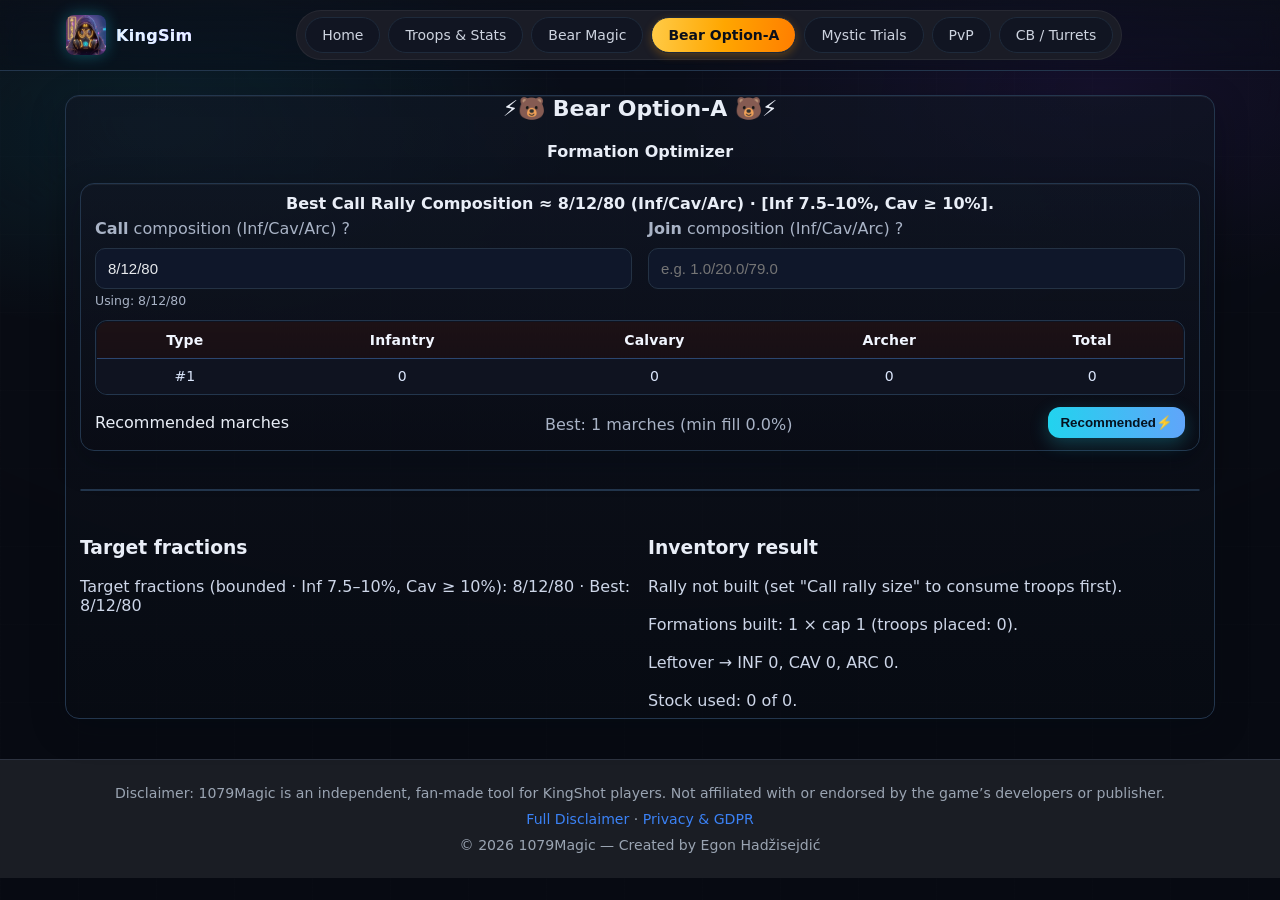
==== commit 5eacbf16: "Update optiona.html" ====
--- a/optiona.html
+++ b/optiona.html
@@ -125,7 +125,8 @@
   </div>
 
     <section class="panel panel-glass fx-enter">
-        <h2 class="h2" style="text-align: center;">⚡🐻 Bear Option‑A 🐻⚡<br>Formation Optimizer</h2>
+        <h2 class="h2" style="text-align: center;">⚡🐻 Bear Option‑A 🐻⚡<br></h2>
+        <h4 class="h4" style="text-align: center;">Formation Optimizer</h4>
         <section class="sub-panel-optiona panel panel-glass fx-enter" style="margin-top:14px;">
           <strong>
             <div id="bestReadout" class="muted1" style="margin-top:10px; text-align:center; text-decoration:solid;"></div>
@@ -315,4 +316,4 @@
   <!-- PAGE-SPECIFIC JS -->
   <script src="assets/optiona.js"></script>
 </body>
-</html>+</html>
--- a/assets/theme-all.css
+++ b/assets/theme-all.css
@@ -47,7 +47,7 @@
   width:40px; 
   height:40px; 
   border-radius:8px; 
-  background: url("C:\\Users\\hadzisejdice\\Downloads\\1079future-main\\signiture.jpg") center/cover no-repeat;
+  background: url("signiture.jpg") center/cover no-repeat;
   box-shadow: radial-gradient(160% 140% at 20% 20%, #22d3ee, #7c3aed 60%, #60a5fa) 
 }
 .nav .nav-links{
